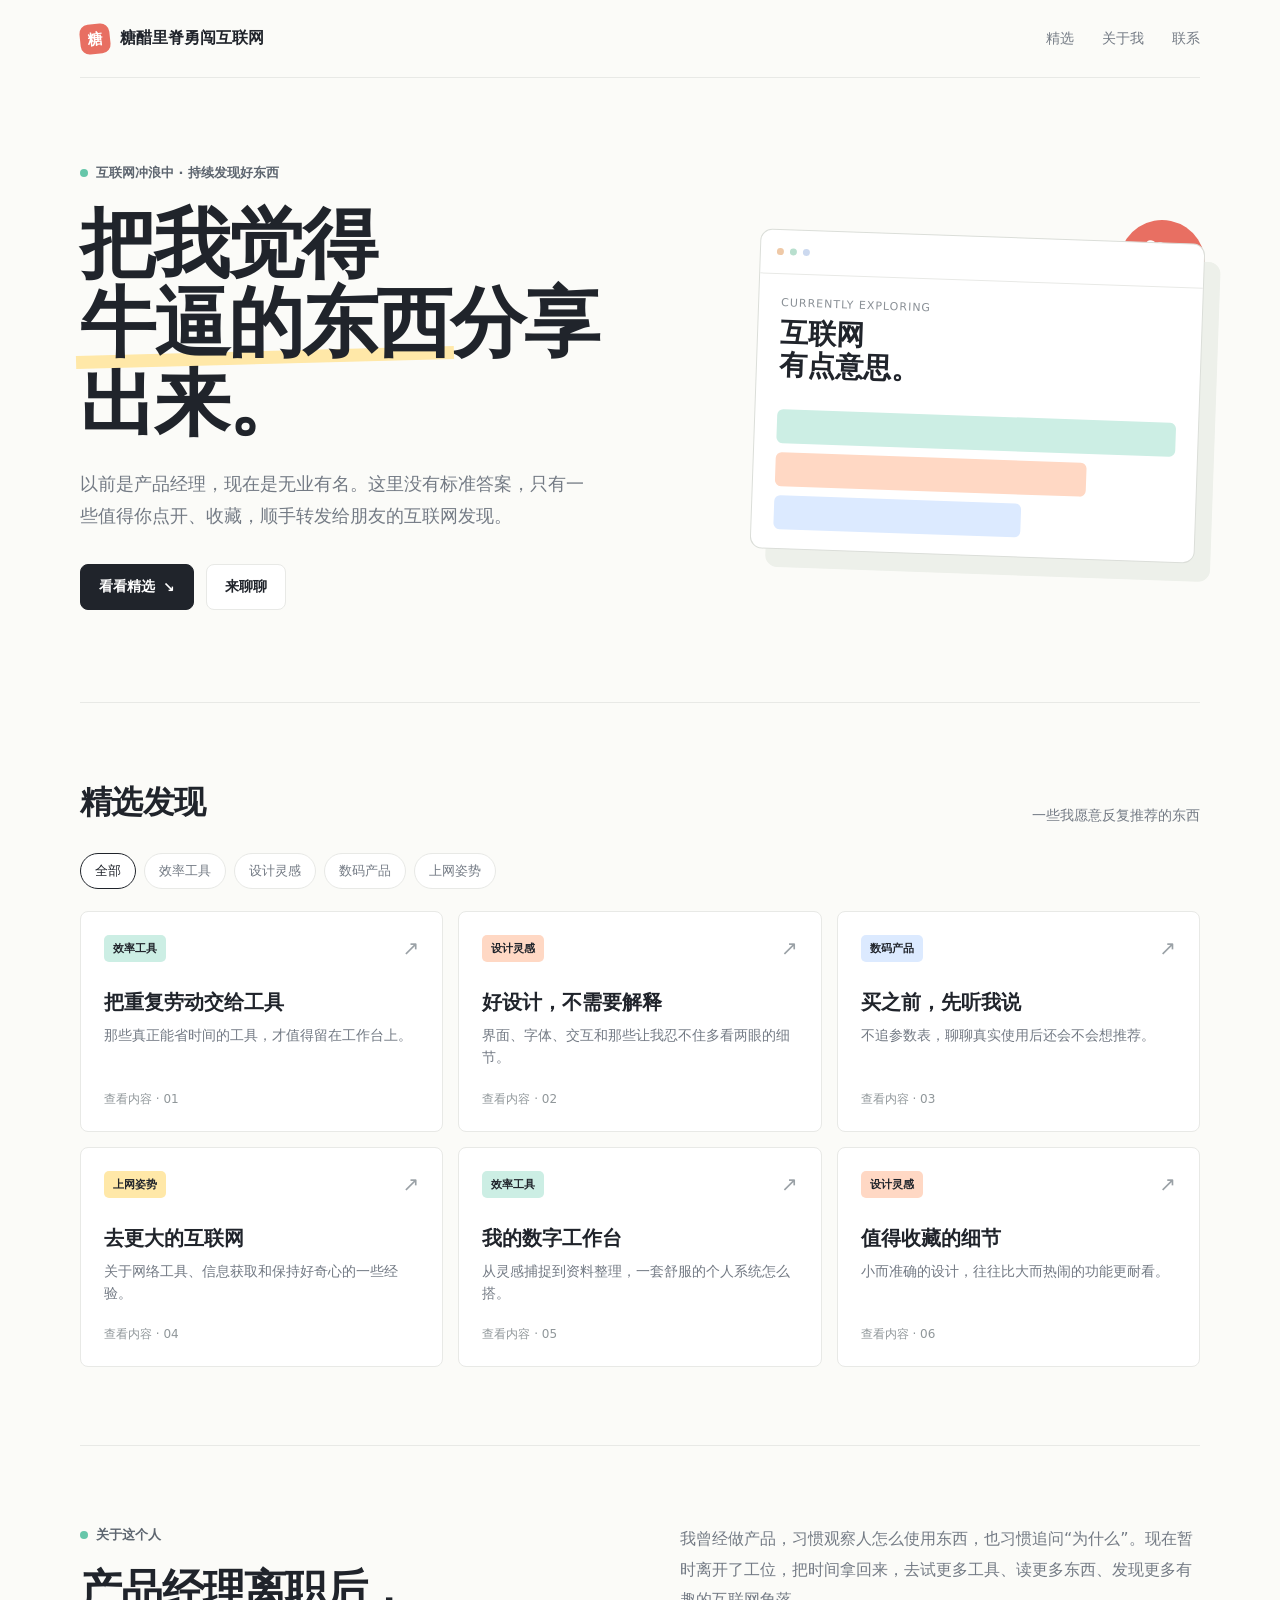
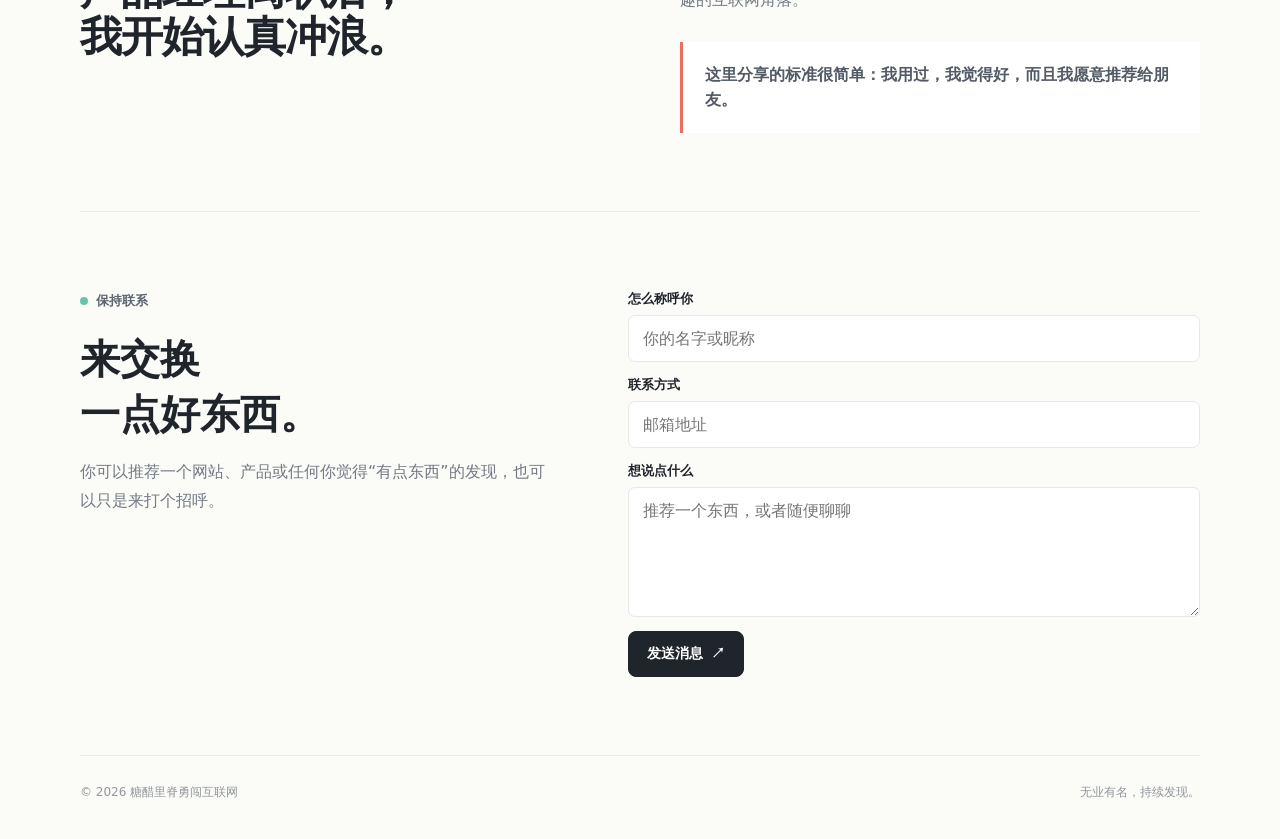
==== index.html @ fc7d1848 "Add files via upload" ====
<!doctype html>
<html lang="zh-CN">
<head>
  <meta charset="UTF-8" />
  <meta name="viewport" content="width=device-width, initial-scale=1.0" />
  <title>糖醋里脊勇闯互联网</title>
  <style>
    :root { --ink:#20242b; --muted:#737a84; --line:#e8e9e6; --paper:#fbfbf8; --white:#fff; --mint:#cceee4; --peach:#ffd8c4; --yellow:#ffe8a8; --blue:#dceaff; --red:#e86f62; }
    * { box-sizing:border-box; }
    html { scroll-behavior:smooth; }
    body { margin:0; color:var(--ink); background:var(--paper); font-family:Inter, ui-sans-serif, system-ui, -apple-system, BlinkMacSystemFont, "Segoe UI", "Microsoft YaHei", sans-serif; }
    a { color:inherit; text-decoration:none; }
    .wrap { width:min(1120px, calc(100% - 40px)); margin:0 auto; }
    nav { height:78px; display:flex; align-items:center; justify-content:space-between; border-bottom:1px solid var(--line); }
    .brand { display:flex; align-items:center; gap:10px; font-weight:800; letter-spacing:0; }
    .mark { width:30px; height:30px; border-radius:9px; background:var(--red); display:grid; place-items:center; color:#fff; font-size:15px; transform:rotate(-6deg); }
    .navlinks { display:flex; gap:28px; color:var(--muted); font-size:14px; }
    .navlinks a:hover { color:var(--ink); }
    .hero { display:grid; grid-template-columns:1.12fr .88fr; gap:68px; align-items:center; padding:84px 0 92px; }
    .eyebrow { display:inline-flex; align-items:center; gap:8px; color:#5d656f; font-size:13px; font-weight:700; margin-bottom:22px; }
    .dot { width:8px; height:8px; border-radius:50%; background:#66c6a9; }
    h1 { max-width:680px; margin:0; font-size:clamp(42px, 6vw, 76px); line-height:1.04; letter-spacing:-2px; }
    .accent { position:relative; z-index:0; white-space:nowrap; }
    .accent:after { content:""; position:absolute; left:-4px; right:-4px; bottom:3px; height:13px; background:var(--yellow); z-index:-1; transform:rotate(-1.5deg); }
    .hero-copy { margin:27px 0 31px; max-width:520px; color:var(--muted); font-size:18px; line-height:1.8; }
    .actions { display:flex; gap:12px; align-items:center; }
    .button { display:inline-flex; align-items:center; justify-content:center; gap:8px; height:46px; padding:0 18px; border:1px solid var(--ink); border-radius:8px; font-weight:700; font-size:14px; cursor:pointer; transition:.2s ease; }
    .button.primary { color:#fff; background:var(--ink); }
    .button.primary:hover { background:#3d444d; transform:translateY(-2px); }
    .button.ghost { border-color:var(--line); background:var(--white); }
    .button.ghost:hover { border-color:#c7cbc6; transform:translateY(-2px); }
    .visual { position:relative; min-height:340px; }
    .window { position:absolute; inset:20px 0 0 18px; border:1px solid #dbded9; border-radius:12px; background:#fff; box-shadow:16px 18px 0 #edf0ea; overflow:hidden; transform:rotate(2deg); }
    .window-top { height:44px; border-bottom:1px solid var(--line); display:flex; align-items:center; gap:6px; padding:0 16px; }
    .window-top i { width:7px; height:7px; border-radius:50%; background:#efc9a7; }.window-top i:nth-child(2){background:#b8dfce}.window-top i:nth-child(3){background:#ccd9ef}
    .screen { padding:22px; }.screen-label { color:#8a9096; font-size:11px; text-transform:uppercase; letter-spacing:1px; }.screen-title { font-size:28px; font-weight:800; margin-top:8px; line-height:1.15; }
    .screen-bars { display:grid; gap:9px; margin-top:28px; }.bar { height:34px; border-radius:6px; background:var(--mint); }.bar:nth-child(2){width:78%;background:var(--peach)}.bar:nth-child(3){width:62%;background:var(--blue)}
    .sticker { position:absolute; right:-5px; top:4px; width:86px; height:86px; border-radius:50%; background:var(--red); color:#fff; display:grid; place-items:center; text-align:center; font-size:12px; line-height:1.25; font-weight:800; transform:rotate(12deg); }
    section { padding:78px 0; border-top:1px solid var(--line); }
    .section-head { display:flex; justify-content:space-between; align-items:end; gap:20px; margin-bottom:28px; }.section-head h2 { margin:0; font-size:32px; letter-spacing:-.7px; }.section-head p { margin:0; color:var(--muted); font-size:14px; }
    .filters { display:flex; flex-wrap:wrap; gap:8px; margin-bottom:22px; }.filter { border:1px solid var(--line); background:#fff; color:var(--muted); border-radius:20px; padding:8px 14px; font-size:13px; cursor:pointer; }.filter.active,.filter:hover{border-color:var(--ink);color:var(--ink)}
    .grid { display:grid; grid-template-columns:repeat(3, 1fr); gap:15px; }.card { min-height:220px; padding:23px; border:1px solid var(--line); border-radius:8px; background:#fff; display:flex; flex-direction:column; justify-content:space-between; transition:.2s ease; }.card:hover { transform:translateY(-4px); box-shadow:0 10px 22px rgba(32,36,43,.06); }.card.hidden { display:none; }
    .card-top { display:flex; justify-content:space-between; align-items:center; }.tag { display:inline-block; padding:6px 9px; border-radius:5px; font-size:11px; font-weight:800; background:var(--mint); }.tag.peach{background:var(--peach)}.tag.blue{background:var(--blue)}.tag.yellow{background:var(--yellow)}.arrow { color:#9aa1a6; font-size:20px; }.card h3 { margin:27px 0 8px; font-size:20px; }.card p { margin:0; color:var(--muted); line-height:1.6; font-size:14px; }.card-foot { margin-top:22px; color:#90979a; font-size:12px; }
    .about { display:grid; grid-template-columns:1fr 1fr; gap:80px; align-items:start; }.about h2 { margin:0; font-size:42px; line-height:1.12; letter-spacing:-1px; }.about p { margin:0; color:var(--muted); line-height:1.9; font-size:16px; }.quote { margin-top:26px; padding:20px 22px; border-left:3px solid var(--red); background:#fff; color:#535a63; font-weight:700; line-height:1.6; }
    .contact { display:grid; grid-template-columns:.9fr 1.1fr; gap:80px; }.contact h2 { margin:0 0 15px; font-size:40px; }.contact p { color:var(--muted); line-height:1.8; }.form { display:grid; gap:14px; }.field { display:grid; gap:7px; }.field label { font-size:13px; font-weight:700; }.field input,.field textarea { width:100%; border:1px solid var(--line); border-radius:7px; background:#fff; padding:13px 14px; font:inherit; outline:none; }.field input:focus,.field textarea:focus{border-color:#98a8a0;box-shadow:0 0 0 3px #e8f5f0}.field textarea{min-height:130px;resize:vertical}.form .button{justify-self:start}
    footer { padding:28px 0 38px; display:flex; justify-content:space-between; color:#92979b; font-size:12px; border-top:1px solid var(--line); }
    @media (max-width:760px){.wrap{width:min(100% - 28px,600px)}nav{height:66px}.navlinks{gap:13px;font-size:12px}.brand{font-size:13px}.hero{grid-template-columns:1fr;gap:20px;padding:58px 0 70px}h1{font-size:48px;letter-spacing:-1.5px}.hero-copy{font-size:16px}.visual{min-height:300px}.window{inset:12px 12px 0 0}.grid,.about,.contact{grid-template-columns:1fr;gap:36px}.grid{gap:12px}.section-head{display:block}.section-head p{margin-top:9px}.about h2,.contact h2{font-size:34px}section{padding:60px 0}footer{display:block}footer span{display:block;margin-top:8px}}
  </style>
</head>
<body>
  <div class="wrap">
    <nav><a class="brand" href="#top"><span class="mark">糖</span><span>糖醋里脊勇闯互联网</span></a><div class="navlinks"><a href="#picks">精选</a><a href="#about">关于我</a><a href="#contact">联系</a></div></nav>
    <main id="top">
      <section class="hero" style="border-top:0">
        <div><div class="eyebrow"><span class="dot"></span>互联网冲浪中 · 持续发现好东西</div><h1>把我觉得<br><span class="accent">牛逼的东西</span>分享出来。</h1><p class="hero-copy">以前是产品经理，现在是无业有名。这里没有标准答案，只有一些值得你点开、收藏，顺手转发给朋友的互联网发现。</p><div class="actions"><a class="button primary" href="#picks">看看精选 <span>↘</span></a><a class="button ghost" href="#contact">来聊聊</a></div></div>
        <div class="visual"><div class="sticker">GOOD<br>STUFF<br>ONLY</div><div class="window"><div class="window-top"><i></i><i></i><i></i></div><div class="screen"><div class="screen-label">currently exploring</div><div class="screen-title">互联网<br>有点意思。</div><div class="screen-bars"><div class="bar"></div><div class="bar"></div><div class="bar"></div></div></div></div></div>
      </section>
      <section id="picks"><div class="section-head"><h2>精选发现</h2><p>一些我愿意反复推荐的东西</p></div><div class="filters"><button class="filter active" data-filter="all">全部</button><button class="filter" data-filter="效率">效率工具</button><button class="filter" data-filter="设计">设计灵感</button><button class="filter" data-filter="数码">数码产品</button><button class="filter" data-filter="上网">上网姿势</button></div><div class="grid" id="picksGrid"></div></section>
      <section id="about"><div class="about"><div><div class="eyebrow"><span class="dot"></span>关于这个人</div><h2>产品经理离职后，<br>我开始认真冲浪。</h2></div><div><p>我曾经做产品，习惯观察人怎么使用东西，也习惯追问“为什么”。现在暂时离开了工位，把时间拿回来，去试更多工具、读更多东西、发现更多有趣的互联网角落。</p><div class="quote">这里分享的标准很简单：我用过，我觉得好，而且我愿意推荐给朋友。</div></div></div></section>
      <section id="contact"><div class="contact"><div><div class="eyebrow"><span class="dot"></span>保持联系</div><h2>来交换<br>一点好东西。</h2><p>你可以推荐一个网站、产品或任何你觉得“有点东西”的发现，也可以只是来打个招呼。</p></div><form class="form" id="contactForm" name="contact" method="POST" data-netlify="true" action="success.html"><input type="hidden" name="form-name" value="contact" /><div class="field"><label for="name">怎么称呼你</label><input id="name" name="name" placeholder="你的名字或昵称" required /></div><div class="field"><label for="email">联系方式</label><input id="email" name="email" type="email" placeholder="邮箱地址" required /></div><div class="field"><label for="message">想说点什么</label><textarea id="message" name="message" placeholder="推荐一个东西，或者随便聊聊" required></textarea></div><button class="button primary" type="submit">发送消息 <span>↗</span></button><p id="formStatus" style="margin:0;font-size:13px;color:#5b8d7c;display:none">收到！这是本地预览提示。网站部署到 Netlify 后，留言会进入后台。</p></form></div></section>
    </main>
    <footer><span>© 2026 糖醋里脊勇闯互联网</span><span>无业有名，持续发现。</span></footer>
  </div>
  <script>
    const defaultPicks = [{id:1,category:'效率',tag:'效率工具',title:'把重复劳动交给工具',summary:'那些真正能省时间的工具，才值得留在工作台上。'},{id:2,category:'设计',tag:'设计灵感',title:'好设计，不需要解释',summary:'界面、字体、交互和那些让我忍不住多看两眼的细节。'},{id:3,category:'数码',tag:'数码产品',title:'买之前，先听我说',summary:'不追参数表，聊聊真实使用后还会不会想推荐。'},{id:4,category:'上网',tag:'上网姿势',title:'去更大的互联网',summary:'关于网络工具、信息获取和保持好奇心的一些经验。'},{id:5,category:'效率',tag:'效率工具',title:'我的数字工作台',summary:'从灵感捕捉到资料整理，一套舒服的个人系统怎么搭。'},{id:6,category:'设计',tag:'设计灵感',title:'值得收藏的细节',summary:'小而准确的设计，往往比大而热闹的功能更耐看。'}];
    const tagClass = {设计:'peach',数码:'blue',上网:'yellow'};
    const renderPicks = items => { document.querySelector('#picksGrid').innerHTML = items.map((item, index) => `<a class="card" data-category="${item.category}" href="detail.html?item=${item.id}"><div><div class="card-top"><span class="tag ${tagClass[item.category] || ''}">${item.tag || item.category}</span><span class="arrow">↗</span></div><h3>${item.title}</h3><p>${item.summary}</p></div><div class="card-foot">查看内容 · ${String(index + 1).padStart(2, '0')}</div></a>`).join(''); };
    const filters = document.querySelectorAll('.filter');
    filters.forEach(filter => filter.addEventListener('click', () => { filters.forEach(item => item.classList.remove('active')); filter.classList.add('active'); const chosen = filter.dataset.filter; document.querySelectorAll('#picksGrid .card').forEach(card => card.classList.toggle('hidden', chosen !== 'all' && card.dataset.category !== chosen)); }));
    renderPicks(defaultPicks);
    fetch('content/items.json').then(response => response.ok ? response.json() : Promise.reject()).then(data => { if (Array.isArray(data.items)) renderPicks(data.items); }).catch(() => {});
    document.querySelector('#contactForm').addEventListener('submit', event => { if (location.protocol === 'file:') { event.preventDefault(); document.querySelector('#formStatus').style.display = 'block'; event.target.reset(); } });
  </script>
</body>
</html>
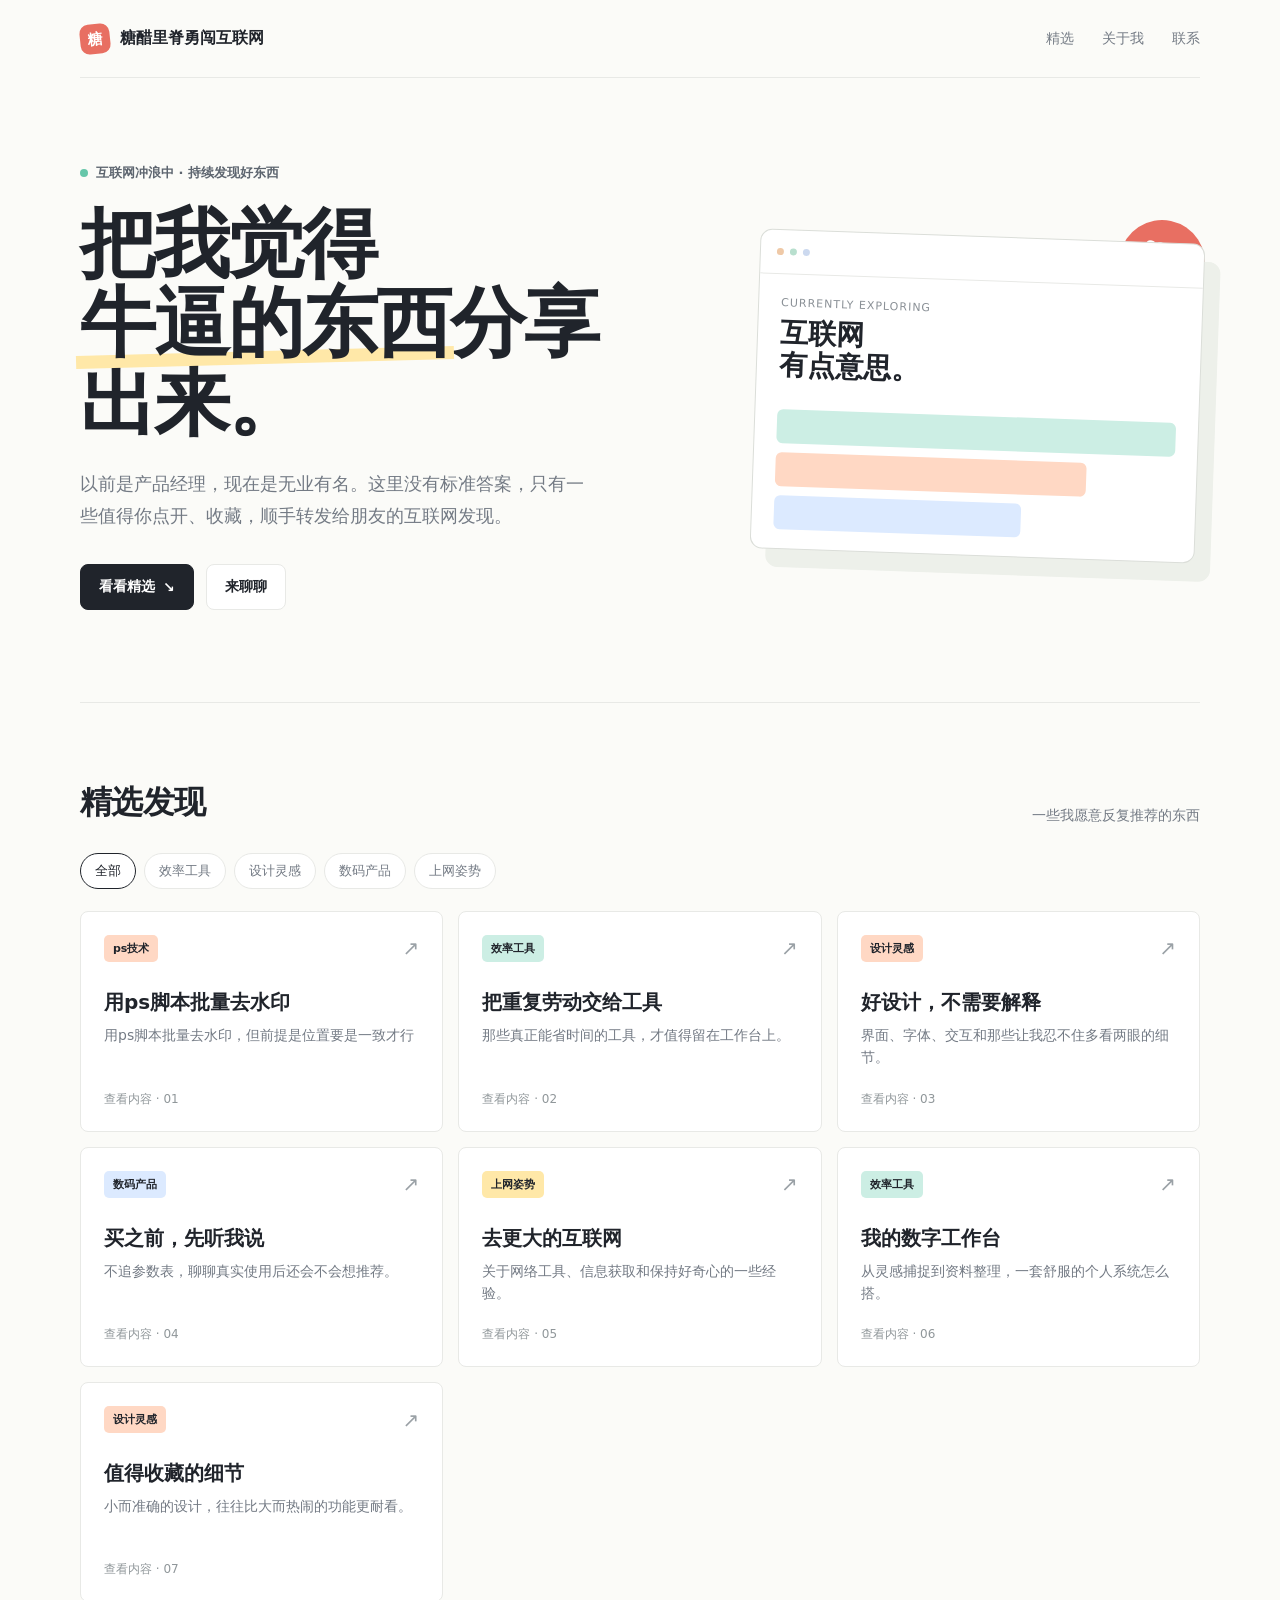
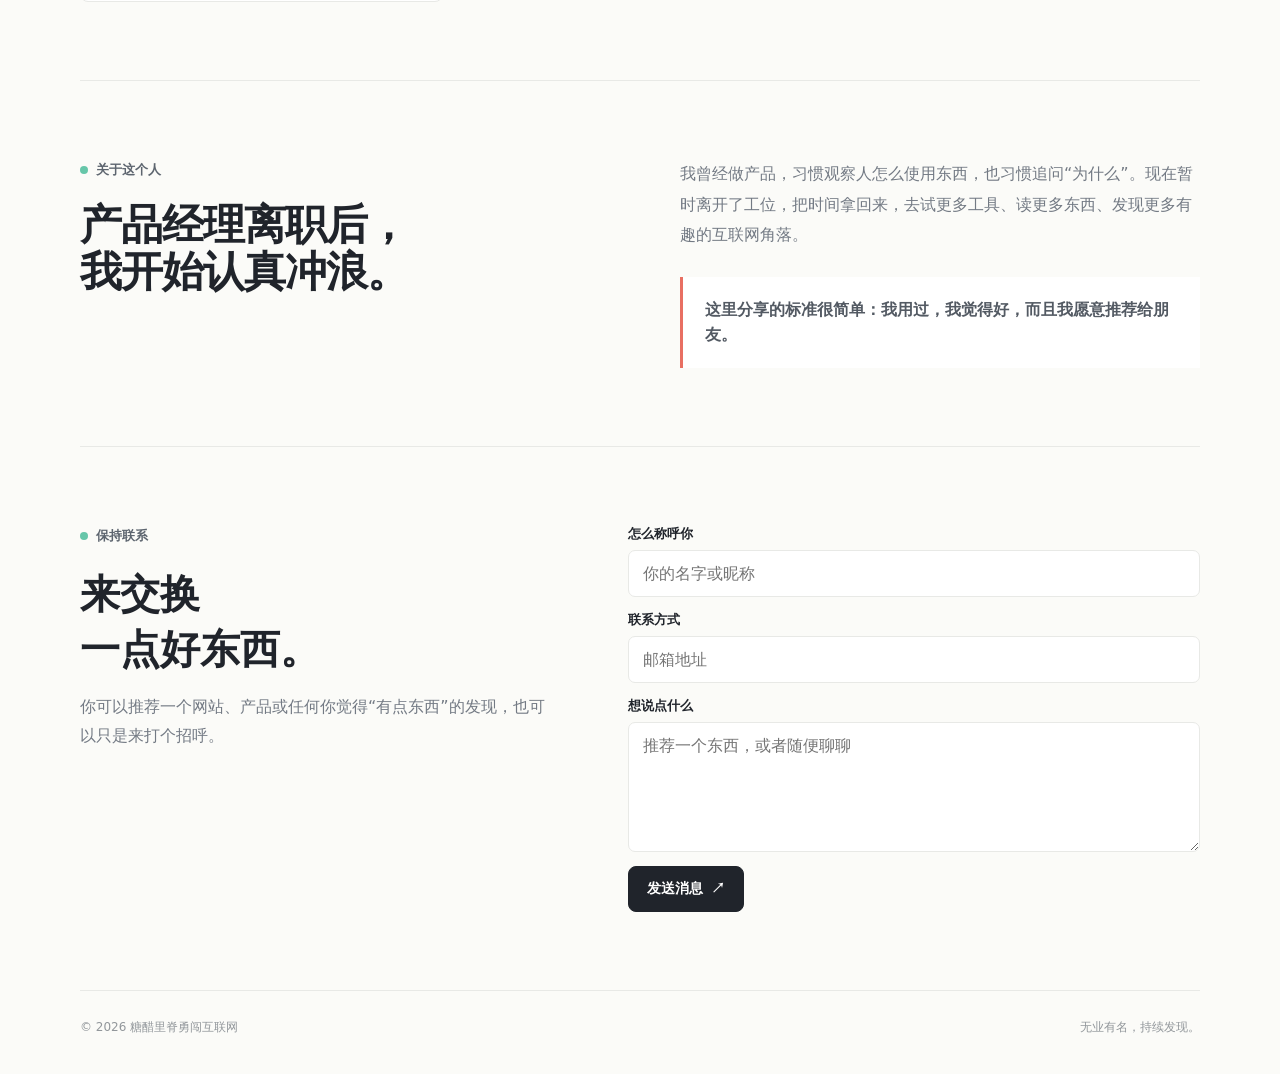
==== commit 3214366b: "4.0再次丰富后台的内容 哈哈哈" ====
--- a/index.html
+++ b/index.html
@@ -39,7 +39,7 @@
     section { padding:78px 0; border-top:1px solid var(--line); }
     .section-head { display:flex; justify-content:space-between; align-items:end; gap:20px; margin-bottom:28px; }.section-head h2 { margin:0; font-size:32px; letter-spacing:-.7px; }.section-head p { margin:0; color:var(--muted); font-size:14px; }
     .filters { display:flex; flex-wrap:wrap; gap:8px; margin-bottom:22px; }.filter { border:1px solid var(--line); background:#fff; color:var(--muted); border-radius:20px; padding:8px 14px; font-size:13px; cursor:pointer; }.filter.active,.filter:hover{border-color:var(--ink);color:var(--ink)}
-    .grid { display:grid; grid-template-columns:repeat(3, 1fr); gap:15px; }.card { min-height:220px; padding:23px; border:1px solid var(--line); border-radius:8px; background:#fff; display:flex; flex-direction:column; justify-content:space-between; transition:.2s ease; }.card:hover { transform:translateY(-4px); box-shadow:0 10px 22px rgba(32,36,43,.06); }.card.hidden { display:none; }
+    .grid { display:grid; grid-template-columns:repeat(3, 1fr); gap:15px; }.card { min-height:220px; padding:23px; border:1px solid var(--line); border-radius:8px; background:#fff; display:flex; flex-direction:column; justify-content:space-between; transition:.2s ease; overflow:hidden; }.card:hover { transform:translateY(-4px); box-shadow:0 10px 22px rgba(32,36,43,.06); }.card.hidden { display:none; }.card-media { height:124px; margin:-23px -23px 21px; background:#eef2ed; overflow:hidden; }.card-media img { width:100%; height:100%; object-fit:cover; display:block; }.card-body { display:flex; flex-direction:column; flex:1; }.card-media + .card-body h3 { margin-top:20px; }
     .card-top { display:flex; justify-content:space-between; align-items:center; }.tag { display:inline-block; padding:6px 9px; border-radius:5px; font-size:11px; font-weight:800; background:var(--mint); }.tag.peach{background:var(--peach)}.tag.blue{background:var(--blue)}.tag.yellow{background:var(--yellow)}.arrow { color:#9aa1a6; font-size:20px; }.card h3 { margin:27px 0 8px; font-size:20px; }.card p { margin:0; color:var(--muted); line-height:1.6; font-size:14px; }.card-foot { margin-top:22px; color:#90979a; font-size:12px; }
     .about { display:grid; grid-template-columns:1fr 1fr; gap:80px; align-items:start; }.about h2 { margin:0; font-size:42px; line-height:1.12; letter-spacing:-1px; }.about p { margin:0; color:var(--muted); line-height:1.9; font-size:16px; }.quote { margin-top:26px; padding:20px 22px; border-left:3px solid var(--red); background:#fff; color:#535a63; font-weight:700; line-height:1.6; }
     .contact { display:grid; grid-template-columns:.9fr 1.1fr; gap:80px; }.contact h2 { margin:0 0 15px; font-size:40px; }.contact p { color:var(--muted); line-height:1.8; }.form { display:grid; gap:14px; }.field { display:grid; gap:7px; }.field label { font-size:13px; font-weight:700; }.field input,.field textarea { width:100%; border:1px solid var(--line); border-radius:7px; background:#fff; padding:13px 14px; font:inherit; outline:none; }.field input:focus,.field textarea:focus{border-color:#98a8a0;box-shadow:0 0 0 3px #e8f5f0}.field textarea{min-height:130px;resize:vertical}.form .button{justify-self:start}
@@ -64,12 +64,21 @@
   <script>
     const defaultPicks = [{id:1,category:'效率',tag:'效率工具',title:'把重复劳动交给工具',summary:'那些真正能省时间的工具，才值得留在工作台上。'},{id:2,category:'设计',tag:'设计灵感',title:'好设计，不需要解释',summary:'界面、字体、交互和那些让我忍不住多看两眼的细节。'},{id:3,category:'数码',tag:'数码产品',title:'买之前，先听我说',summary:'不追参数表，聊聊真实使用后还会不会想推荐。'},{id:4,category:'上网',tag:'上网姿势',title:'去更大的互联网',summary:'关于网络工具、信息获取和保持好奇心的一些经验。'},{id:5,category:'效率',tag:'效率工具',title:'我的数字工作台',summary:'从灵感捕捉到资料整理，一套舒服的个人系统怎么搭。'},{id:6,category:'设计',tag:'设计灵感',title:'值得收藏的细节',summary:'小而准确的设计，往往比大而热闹的功能更耐看。'}];
     const tagClass = {设计:'peach',数码:'blue',上网:'yellow'};
-    const renderPicks = items => { document.querySelector('#picksGrid').innerHTML = items.map((item, index) => `<a class="card" data-category="${item.category}" href="detail.html?item=${item.id}"><div><div class="card-top"><span class="tag ${tagClass[item.category] || ''}">${item.tag || item.category}</span><span class="arrow">↗</span></div><h3>${item.title}</h3><p>${item.summary}</p></div><div class="card-foot">查看内容 · ${String(index + 1).padStart(2, '0')}</div></a>`).join(''); };
+    const escapeHtml = value => String(value || '').replace(/[&<>"']/g, char => ({'&':'&amp;','<':'&lt;','>':'&gt;','"':'&quot;',"'":'&#39;'}[char]));
+    const renderPicks = items => { document.querySelector('#picksGrid').innerHTML = items.map((item, index) => `<a class="card" data-category="${escapeHtml(item.category)}" href="detail.html?item=${encodeURIComponent(item.id)}">${item.image ? `<div class="card-media"><img src="${escapeHtml(item.image)}" alt="${escapeHtml(item.title)}" loading="lazy"></div>` : ''}<div class="card-body"><div class="card-top"><span class="tag ${tagClass[item.category] || ''}">${escapeHtml(item.tag || item.category)}</span><span class="arrow">↗</span></div><h3>${escapeHtml(item.title)}</h3><p>${escapeHtml(item.summary)}</p></div><div class="card-foot">查看内容 · ${String(index + 1).padStart(2, '0')}</div></a>`).join(''); };
     const filters = document.querySelectorAll('.filter');
     filters.forEach(filter => filter.addEventListener('click', () => { filters.forEach(item => item.classList.remove('active')); filter.classList.add('active'); const chosen = filter.dataset.filter; document.querySelectorAll('#picksGrid .card').forEach(card => card.classList.toggle('hidden', chosen !== 'all' && card.dataset.category !== chosen)); }));
     renderPicks(defaultPicks);
     fetch('content/items.json').then(response => response.ok ? response.json() : Promise.reject()).then(data => { if (Array.isArray(data.items)) renderPicks(data.items); }).catch(() => {});
     document.querySelector('#contactForm').addEventListener('submit', event => { if (location.protocol === 'file:') { event.preventDefault(); document.querySelector('#formStatus').style.display = 'block'; event.target.reset(); } });
   </script>
+  <script src="https://identity.netlify.com/v1/netlify-identity-widget.js"></script>
+  <script>
+    if (window.netlifyIdentity) {
+      window.netlifyIdentity.on('init', user => {
+        if (!user && window.location.hash.includes('invite_token')) window.netlifyIdentity.open('signup');
+      });
+    }
+  </script>
 </body>
 </html>
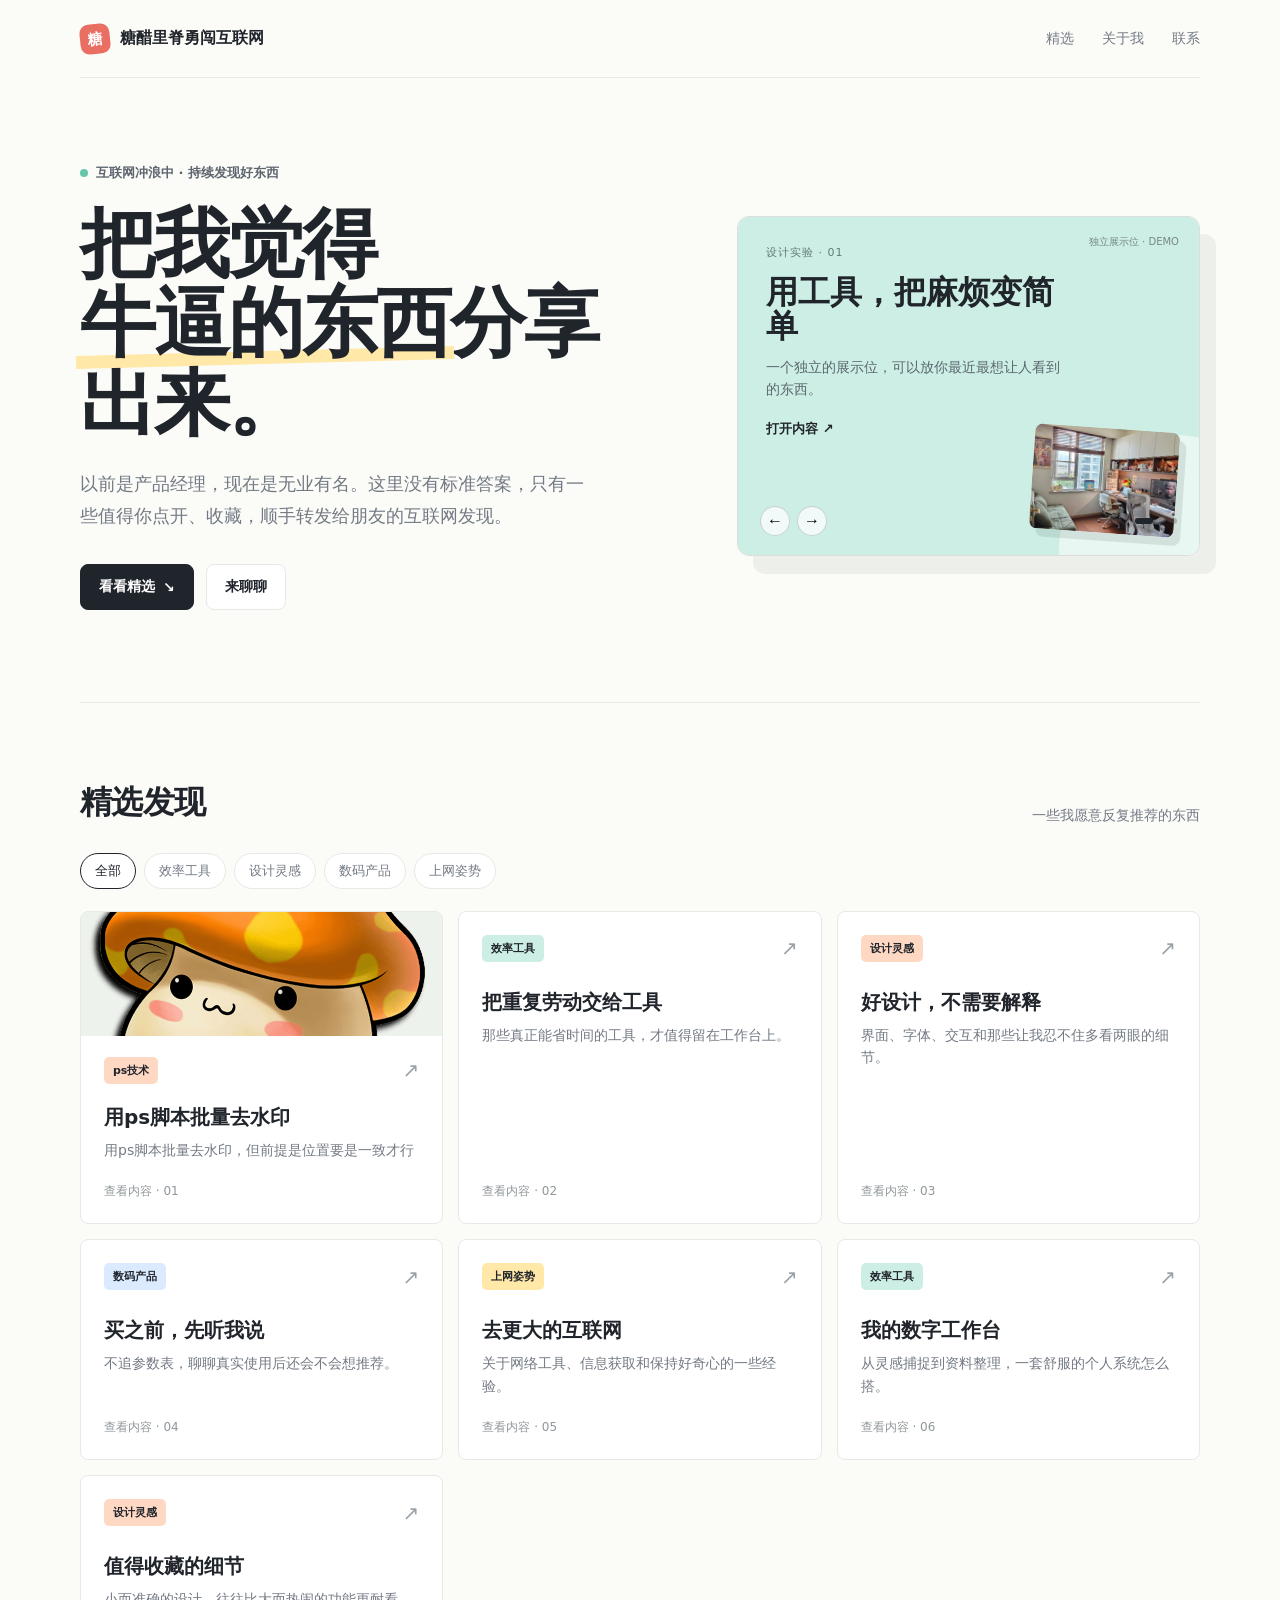
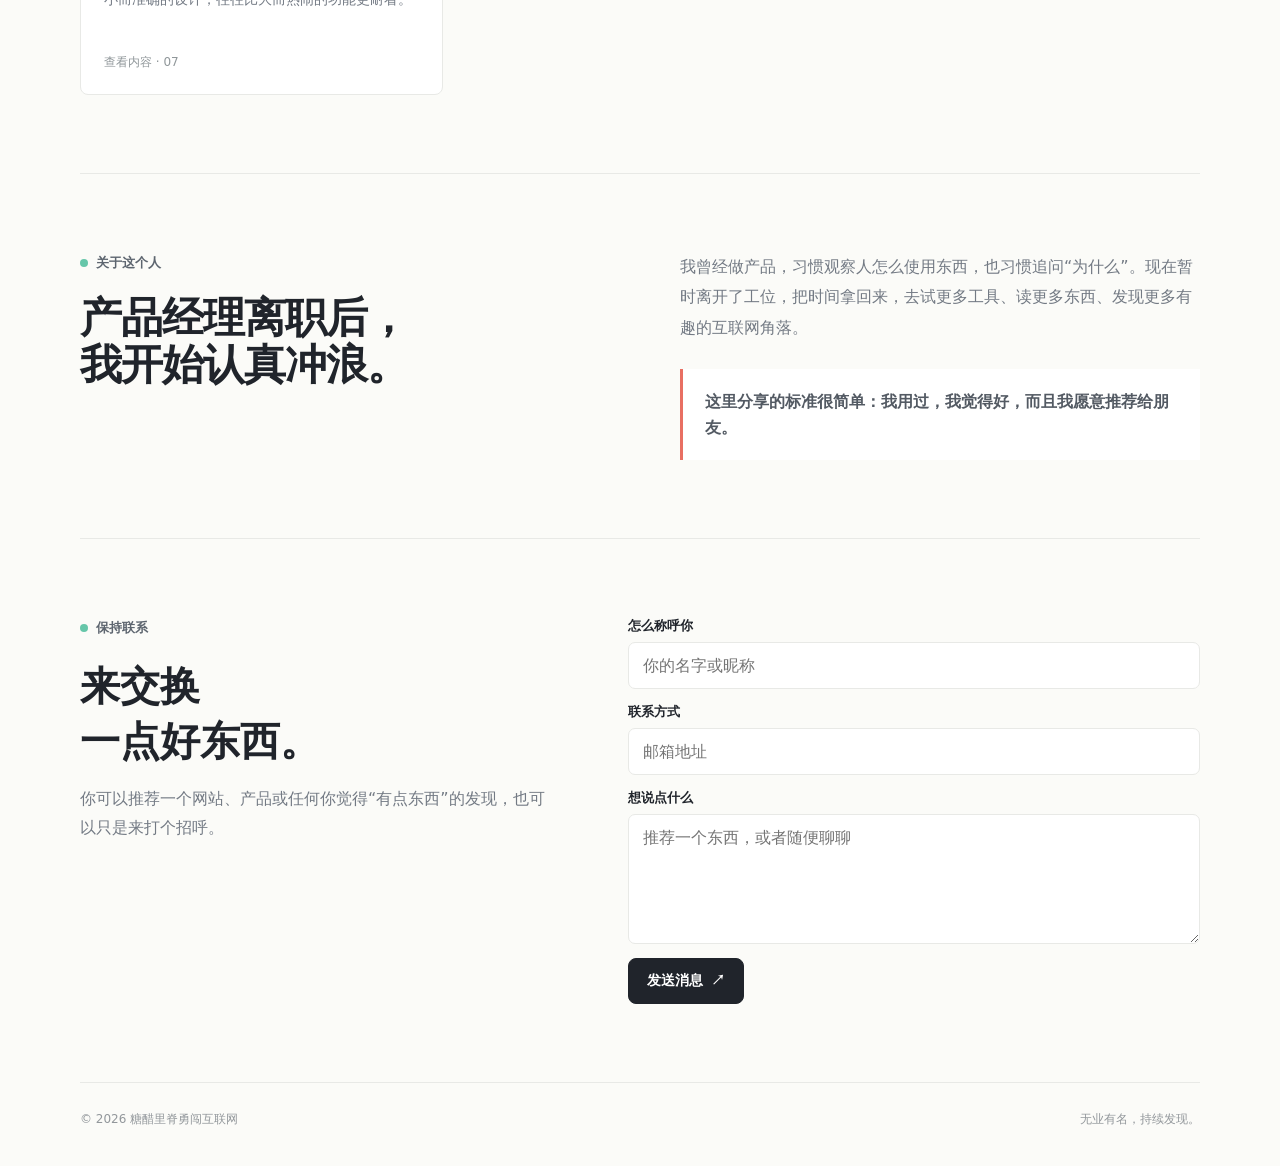
==== commit b28ef811: "5.0后台增加图片轮播 哈哈哈" ====
--- a/index.html
+++ b/index.html
@@ -36,6 +36,7 @@
     .screen { padding:22px; }.screen-label { color:#8a9096; font-size:11px; text-transform:uppercase; letter-spacing:1px; }.screen-title { font-size:28px; font-weight:800; margin-top:8px; line-height:1.15; }
     .screen-bars { display:grid; gap:9px; margin-top:28px; }.bar { height:34px; border-radius:6px; background:var(--mint); }.bar:nth-child(2){width:78%;background:var(--peach)}.bar:nth-child(3){width:62%;background:var(--blue)}
     .sticker { position:absolute; right:-5px; top:4px; width:86px; height:86px; border-radius:50%; background:var(--red); color:#fff; display:grid; place-items:center; text-align:center; font-size:12px; line-height:1.25; font-weight:800; transform:rotate(12deg); }
+    .carousel { position:absolute; inset:0; overflow:hidden; border-radius:12px; border:1px solid #dbded9; background:#fff; box-shadow:16px 18px 0 #edf0ea; }.carousel-track { display:flex; height:100%; transition:transform .45s ease; }.carousel-slide { min-width:100%; padding:28px; position:relative; overflow:hidden; display:flex; flex-direction:column; justify-content:space-between; }.carousel-slide.mint{background:var(--mint)}.carousel-slide.peach{background:var(--peach)}.carousel-slide.blue{background:var(--blue)}.carousel-slide:after{content:"";position:absolute;width:230px;height:230px;border-radius:50%;right:-90px;bottom:-110px;background:rgba(255,255,255,.55)}.carousel-kicker{font-size:11px;letter-spacing:1px;text-transform:uppercase;color:#647a79;position:relative;z-index:1}.carousel-slide h3{max-width:300px;margin:15px 0 0;font-size:32px;line-height:1.08;position:relative;z-index:1}.carousel-slide p{max-width:300px;margin:12px 0 0;color:#5c6870;line-height:1.6;font-size:14px;position:relative;z-index:1}.carousel-image{position:absolute;right:22px;bottom:22px;width:145px;height:105px;object-fit:cover;border-radius:8px;transform:rotate(4deg);box-shadow:7px 8px 0 rgba(32,36,43,.1);z-index:2}.carousel-link{display:inline-flex;align-items:center;gap:6px;margin-top:19px;font-weight:800;font-size:13px;position:relative;z-index:3}.carousel-controls{position:absolute;left:22px;right:22px;bottom:19px;display:flex;align-items:center;justify-content:space-between;z-index:5}.carousel-arrows{display:flex;gap:7px}.carousel-button{width:30px;height:30px;border:1px solid rgba(32,36,43,.18);border-radius:50%;background:rgba(255,255,255,.72);cursor:pointer;font-size:16px;line-height:1}.carousel-button:hover{background:#fff}.carousel-dots{display:flex;gap:6px}.carousel-dot{width:6px;height:6px;padding:0;border:0;border-radius:50%;background:rgba(32,36,43,.25);cursor:pointer}.carousel-dot.active{background:var(--ink);width:18px;border-radius:5px}.carousel-note{position:absolute;top:18px;right:20px;font-size:10px;color:rgba(32,36,43,.5);z-index:3}
     section { padding:78px 0; border-top:1px solid var(--line); }
     .section-head { display:flex; justify-content:space-between; align-items:end; gap:20px; margin-bottom:28px; }.section-head h2 { margin:0; font-size:32px; letter-spacing:-.7px; }.section-head p { margin:0; color:var(--muted); font-size:14px; }
     .filters { display:flex; flex-wrap:wrap; gap:8px; margin-bottom:22px; }.filter { border:1px solid var(--line); background:#fff; color:var(--muted); border-radius:20px; padding:8px 14px; font-size:13px; cursor:pointer; }.filter.active,.filter:hover{border-color:var(--ink);color:var(--ink)}
@@ -53,7 +54,7 @@
     <main id="top">
       <section class="hero" style="border-top:0">
         <div><div class="eyebrow"><span class="dot"></span>互联网冲浪中 · 持续发现好东西</div><h1>把我觉得<br><span class="accent">牛逼的东西</span>分享出来。</h1><p class="hero-copy">以前是产品经理，现在是无业有名。这里没有标准答案，只有一些值得你点开、收藏，顺手转发给朋友的互联网发现。</p><div class="actions"><a class="button primary" href="#picks">看看精选 <span>↘</span></a><a class="button ghost" href="#contact">来聊聊</a></div></div>
-        <div class="visual"><div class="sticker">GOOD<br>STUFF<br>ONLY</div><div class="window"><div class="window-top"><i></i><i></i><i></i></div><div class="screen"><div class="screen-label">currently exploring</div><div class="screen-title">互联网<br>有点意思。</div><div class="screen-bars"><div class="bar"></div><div class="bar"></div><div class="bar"></div></div></div></div></div>
+        <div class="visual"><div class="carousel" id="spotlightCarousel"><div class="carousel-track" id="spotlightTrack"></div><div class="carousel-controls"><div class="carousel-arrows"><button class="carousel-button" id="spotlightPrev" type="button" aria-label="上一条">←</button><button class="carousel-button" id="spotlightNext" type="button" aria-label="下一条">→</button></div><div class="carousel-dots" id="spotlightDots"></div></div><span class="carousel-note">独立展示位 · DEMO</span></div></div>
       </section>
       <section id="picks"><div class="section-head"><h2>精选发现</h2><p>一些我愿意反复推荐的东西</p></div><div class="filters"><button class="filter active" data-filter="all">全部</button><button class="filter" data-filter="效率">效率工具</button><button class="filter" data-filter="设计">设计灵感</button><button class="filter" data-filter="数码">数码产品</button><button class="filter" data-filter="上网">上网姿势</button></div><div class="grid" id="picksGrid"></div></section>
       <section id="about"><div class="about"><div><div class="eyebrow"><span class="dot"></span>关于这个人</div><h2>产品经理离职后，<br>我开始认真冲浪。</h2></div><div><p>我曾经做产品，习惯观察人怎么使用东西，也习惯追问“为什么”。现在暂时离开了工位，把时间拿回来，去试更多工具、读更多东西、发现更多有趣的互联网角落。</p><div class="quote">这里分享的标准很简单：我用过，我觉得好，而且我愿意推荐给朋友。</div></div></div></section>
@@ -70,6 +71,14 @@
     filters.forEach(filter => filter.addEventListener('click', () => { filters.forEach(item => item.classList.remove('active')); filter.classList.add('active'); const chosen = filter.dataset.filter; document.querySelectorAll('#picksGrid .card').forEach(card => card.classList.toggle('hidden', chosen !== 'all' && card.dataset.category !== chosen)); }));
     renderPicks(defaultPicks);
     fetch('content/items.json').then(response => response.ok ? response.json() : Promise.reject()).then(data => { if (Array.isArray(data.items)) renderPicks(data.items); }).catch(() => {});
+    const defaultSpotlight = [{id:1,tone:'mint',label:'设计实验 · 01',title:'用工具，把麻烦变简单',summary:'一个独立的展示位，可以放你最近最想让人看到的东西。',image:'/assets/uploads/微信图片_20260725130647_94_4.jpg',link:'https://baidu.com'},{id:2,tone:'peach',label:'数码观察 · 02',title:'参数之外，才是体验',summary:'轮播里的每一张卡片，都可以有自己的主题、链接和配图。',image:'',link:''},{id:3,tone:'blue',label:'上网姿势 · 03',title:'去更大的互联网',summary:'这是一个和精选发现并列的独立内容区域，先用测试版本感受一下。',image:'',link:''}];
+    let spotlightItems = defaultSpotlight; let spotlightIndex = 0; let spotlightTimer;
+    const renderSpotlight = items => { spotlightItems = items; spotlightIndex = 0; const track = document.querySelector('#spotlightTrack'); const dots = document.querySelector('#spotlightDots'); track.innerHTML = items.map(item => `<article class="carousel-slide ${item.tone || 'mint'}"><div><div class="carousel-kicker">${escapeHtml(item.label || '独立展示')}</div><h3>${escapeHtml(item.title)}</h3><p>${escapeHtml(item.summary)}</p>${item.link ? `<a class="carousel-link" target="_blank" rel="noopener noreferrer" href="${escapeHtml(/^(https?:|mailto:)/i.test(item.link) ? item.link : `https://${item.link}`)}">打开内容 ↗</a>` : ''}</div>${item.image ? `<img class="carousel-image" src="${escapeHtml(item.image)}" alt="${escapeHtml(item.title)}" loading="lazy">` : ''}</article>`).join(''); dots.innerHTML = items.map((_, index) => `<button class="carousel-dot" type="button" data-spotlight-index="${index}" aria-label="第 ${index + 1} 张"></button>`).join(''); dots.querySelectorAll('.carousel-dot').forEach(dot => dot.addEventListener('click', () => showSpotlight(Number(dot.dataset.spotlightIndex)))); showSpotlight(0); };
+    const showSpotlight = index => { if (!spotlightItems.length) return; spotlightIndex = (index + spotlightItems.length) % spotlightItems.length; document.querySelector('#spotlightTrack').style.transform = `translateX(-${spotlightIndex * 100}%)`; document.querySelectorAll('.carousel-dot').forEach((dot, dotIndex) => dot.classList.toggle('active', dotIndex === spotlightIndex)); };
+    const resetSpotlightTimer = () => { clearInterval(spotlightTimer); spotlightTimer = setInterval(() => showSpotlight(spotlightIndex + 1), 5200); };
+    document.querySelector('#spotlightPrev').addEventListener('click', () => { showSpotlight(spotlightIndex - 1); resetSpotlightTimer(); }); document.querySelector('#spotlightNext').addEventListener('click', () => { showSpotlight(spotlightIndex + 1); resetSpotlightTimer(); });
+    renderSpotlight(defaultSpotlight); resetSpotlightTimer();
+    fetch('content/spotlight.json').then(response => response.ok ? response.json() : Promise.reject()).then(data => { if (Array.isArray(data.items) && data.items.length) { renderSpotlight(data.items); resetSpotlightTimer(); } }).catch(() => {});
     document.querySelector('#contactForm').addEventListener('submit', event => { if (location.protocol === 'file:') { event.preventDefault(); document.querySelector('#formStatus').style.display = 'block'; event.target.reset(); } });
   </script>
   <script src="https://identity.netlify.com/v1/netlify-identity-widget.js"></script>
